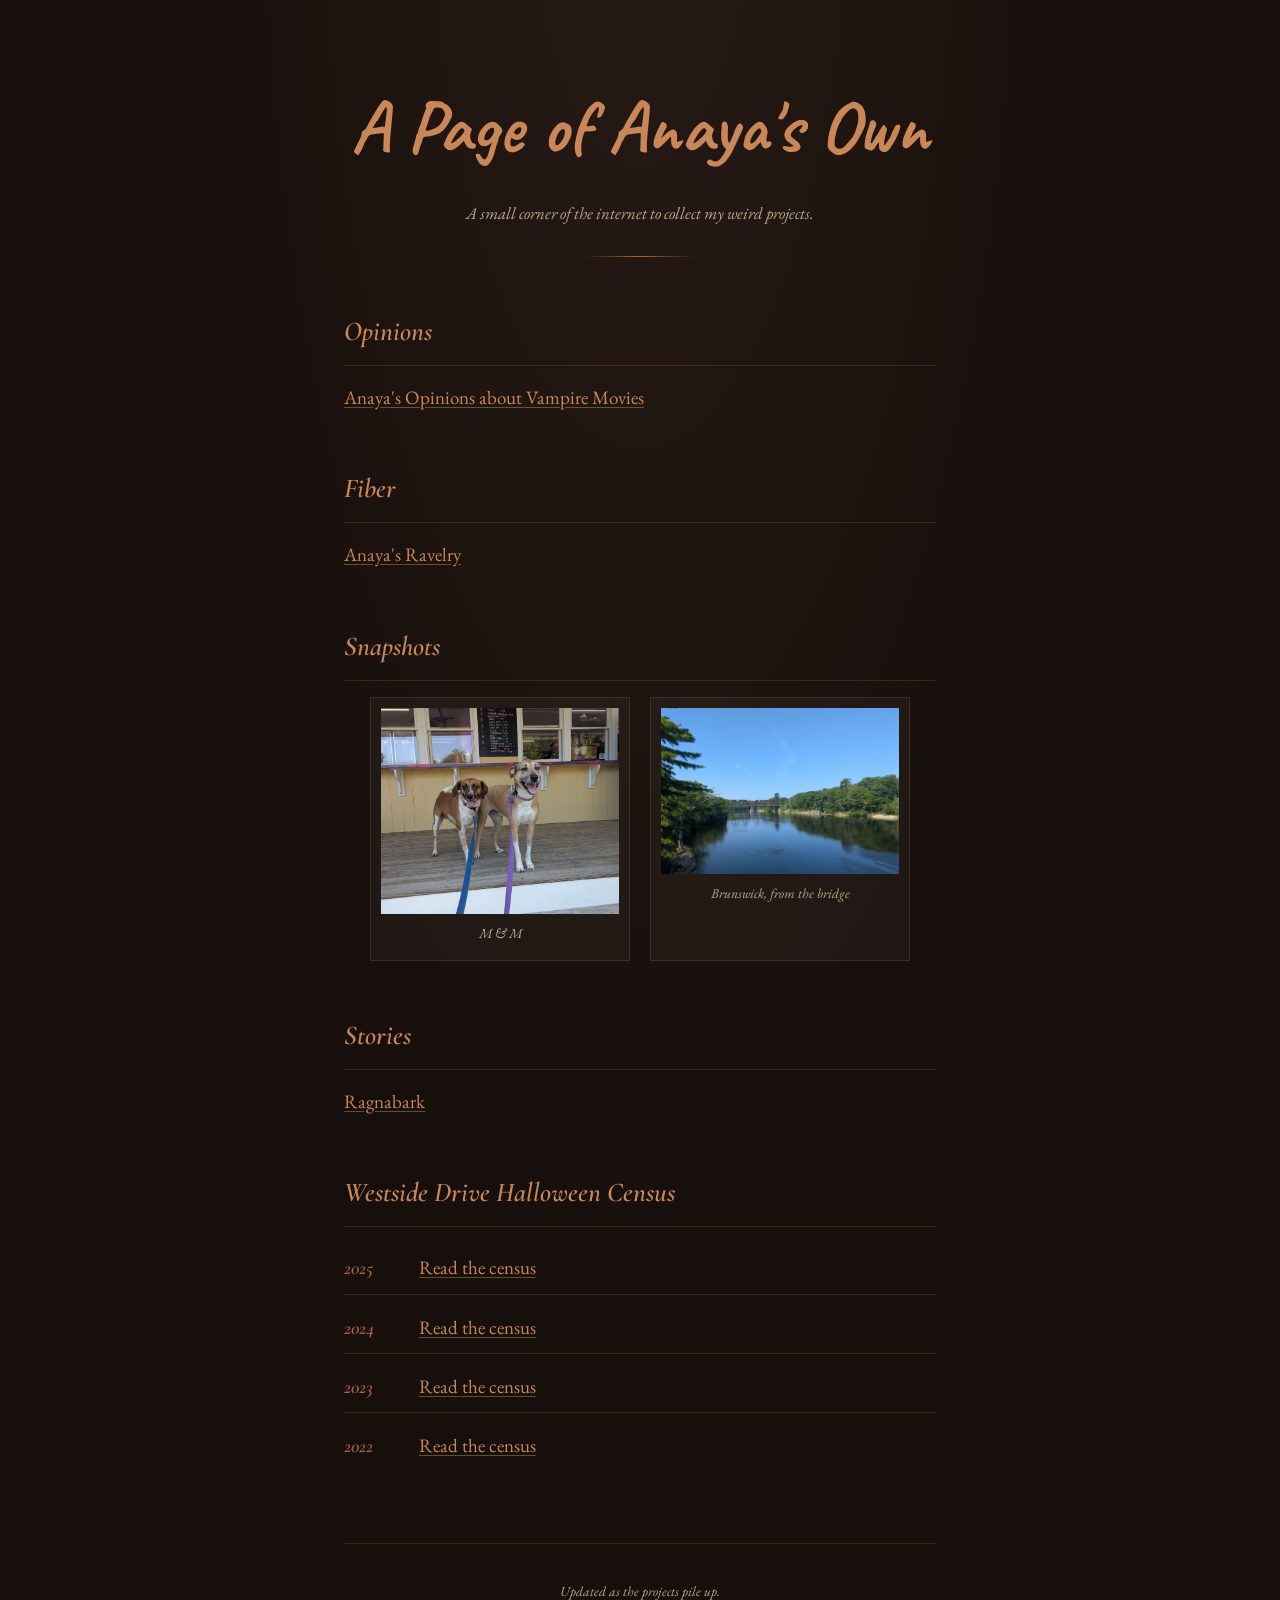
==== index.html @ 9e7db512 "Add files via upload" ====
<!DOCTYPE html>
<html lang="en">
<head>
<meta charset="UTF-8">
<meta name="viewport" content="width=device-width, initial-scale=1.0">
<title>A Page of Anaya's Own</title>
<link rel="preconnect" href="https://fonts.googleapis.com">
<link rel="preconnect" href="https://fonts.gstatic.com" crossorigin>
<link href="https://fonts.googleapis.com/css2?family=Caveat:wght@600;700&family=Cormorant+Garamond:ital,wght@1,500;1,600&family=EB+Garamond:ital,wght@0,400;0,500;1,400&display=swap" rel="stylesheet">
<style>
  :root{
    --bg: #160f0c;
    --bg-vignette: radial-gradient(ellipse at 50% -10%, #271a15 0%, #160f0c 55%);
    --paper: #e8dcc0;
    --paper-dim: #b8a98a;
    --brass: #a8643f;
    --brass-bright: #c98657;
    --wine: #7c2530;
    --wine-bright: #b8434c;
    --hair: rgba(168,100,63,0.24);
  }
  *{box-sizing:border-box;}
  html{scroll-behavior:smooth;}
  body{
    margin:0;
    background:var(--bg-vignette), var(--bg);
    color:var(--paper);
    font-family:'EB Garamond', serif;
    font-size:19px;
    line-height:1.7;
    -webkit-font-smoothing:antialiased;
  }
  h1,h2{
    color:var(--brass-bright);
    margin:0;
  }
  h2{
    font-family:'Cormorant Garamond', serif;
  }
  a{color:var(--brass-bright); text-decoration-color:rgba(215,172,87,0.4); text-underline-offset:3px;}
  a:hover{color:var(--wine-bright); text-decoration-color:rgba(184,67,76,0.5);}

  .wrap{max-width:640px; margin:0 auto; padding:64px 24px 80px;}

  header.hero{text-align:center; margin-bottom:8px;}
  header.hero h1{
    font-family:'Caveat', cursive;
    font-size:clamp(3.2rem, 10vw, 4.6rem);
    font-weight:700;
  }
  header.hero .subtitle{
    font-style:italic;
    color:var(--paper-dim);
    font-size:1.05rem;
    margin:10px 0 0;
  }
  .ornament{
    width:110px; height:1px;
    background:linear-gradient(90deg, transparent, var(--brass), transparent);
    margin:28px auto;
  }

  section{margin:52px 0;}
  section h2{
    font-size:1.7rem;
    font-style:italic;
    font-weight:600;
    padding-bottom:10px;
    border-bottom:1px solid var(--hair);
    margin-bottom:16px;
  }
  section p{margin:0 0 10px;}
  section ul{margin:0; padding-left:1.2em;}
  section li{margin-bottom:8px;}

  .snapshots{
    display:flex;
    gap:20px;
    justify-content:center;
    flex-wrap:wrap;
    margin-top:8px;
  }
  .snapshots figure{
    margin:0;
    background:rgba(232,220,192,0.04);
    border:1px solid var(--hair);
    padding:10px 10px 14px;
    max-width:260px;
  }
  .snapshots img{
    display:block;
    width:100%;
    height:auto;
  }
  .snapshots figcaption{
    font-style:italic;
    color:var(--paper-dim);
    font-size:0.85rem;
    text-align:center;
    margin-top:8px;
  }

  .census-list{list-style:none; padding:0; margin:0;}
  .census-list li{
    display:flex;
    align-items:baseline;
    gap:14px;
    padding:9px 0;
    border-bottom:1px solid var(--hair);
  }
  .census-list li:last-child{border-bottom:none;}
  .census-list .year{
    font-family:'Cormorant Garamond', serif;
    font-style:italic;
    font-weight:600;
    color:var(--brass);
    min-width:3.2em;
  }

  footer{
    margin-top:72px;
    padding-top:22px;
    border-top:1px solid var(--hair);
    text-align:center;
    font-style:italic;
    font-size:0.85rem;
    color:var(--paper-dim);
  }

  @media (max-width: 480px){
    body{font-size:17px;}
  }
</style>
</head>
<body>
  <div class="wrap">
    <header class="hero">
      <h1>A Page of Anaya's Own</h1>
      <p class="subtitle">A small corner of the internet to collect my weird projects.</p>
    </header>
    <div class="ornament"></div>

    <section>
      <h2>Opinions</h2>
      <p><a href="https://anayathelibrarian.github.io/vampires/">Anaya's Opinions about Vampire Movies</a></p>
    </section>

    <section>
      <h2>Fiber</h2>
      <p><a href="https://www.ravelry.com/projects/Chaoskilled?set=&page=&search=&sort=completed_%20status_changed_&view=thumbnail">Anaya's Ravelry</a></p>
    </section>

    <section>
      <h2>Snapshots</h2>
      <div class="snapshots">
        <figure>
          <img src="/mandm.jpg" alt="Two brown dogs panting gently in the direction of the camera">
          <figcaption>M &amp; M</figcaption>
        </figure>
        <figure>
          <img src="/brunswick.jpg" alt="River view from a bridge">
          <figcaption>Brunswick, from the bridge</figcaption>
        </figure>
      </div>
    </section>

    <section>
      <h2>Stories</h2>
      <p><a href="https://anayathelibrarian.github.io/Ragnabark/">Ragnabark</a></p>
    </section>

    <section>
      <h2>Westside Drive Halloween Census</h2>
      <ul class="census-list">
        <li><span class="year">2025</span> <a href="https://bit.ly/3Lk8MJF">Read the census</a></li>
        <li><span class="year">2024</span> <a href="https://docs.google.com/document/d/1Q7zSAWOFOMytdC0Zk9j9wb2eWmK0N-Uw/edit?usp=sharing&ouid=113603874757150662007&rtpof=true&sd=true">Read the census</a></li>
        <li><span class="year">2023</span> <a href="https://docs.google.com/document/d/1wQSYMVZrXZCcUHQR8rzHA2CeF3y_D_RY/edit?usp=sharing&ouid=113603874757150662007&rtpof=true&sd=true">Read the census</a></li>
        <li><span class="year">2022</span> <a href="https://docs.google.com/document/d/1N2kXE_tIPQ-rsgtsKq5hAWvGi10Hs6hn/edit?usp=sharing&ouid=113603874757150662007&rtpof=true&sd=true">Read the census</a></li>
      </ul>
    </section>

    <footer>
      <p>Updated as the projects pile up.</p>
    </footer>
  </div>
</body>
</html>
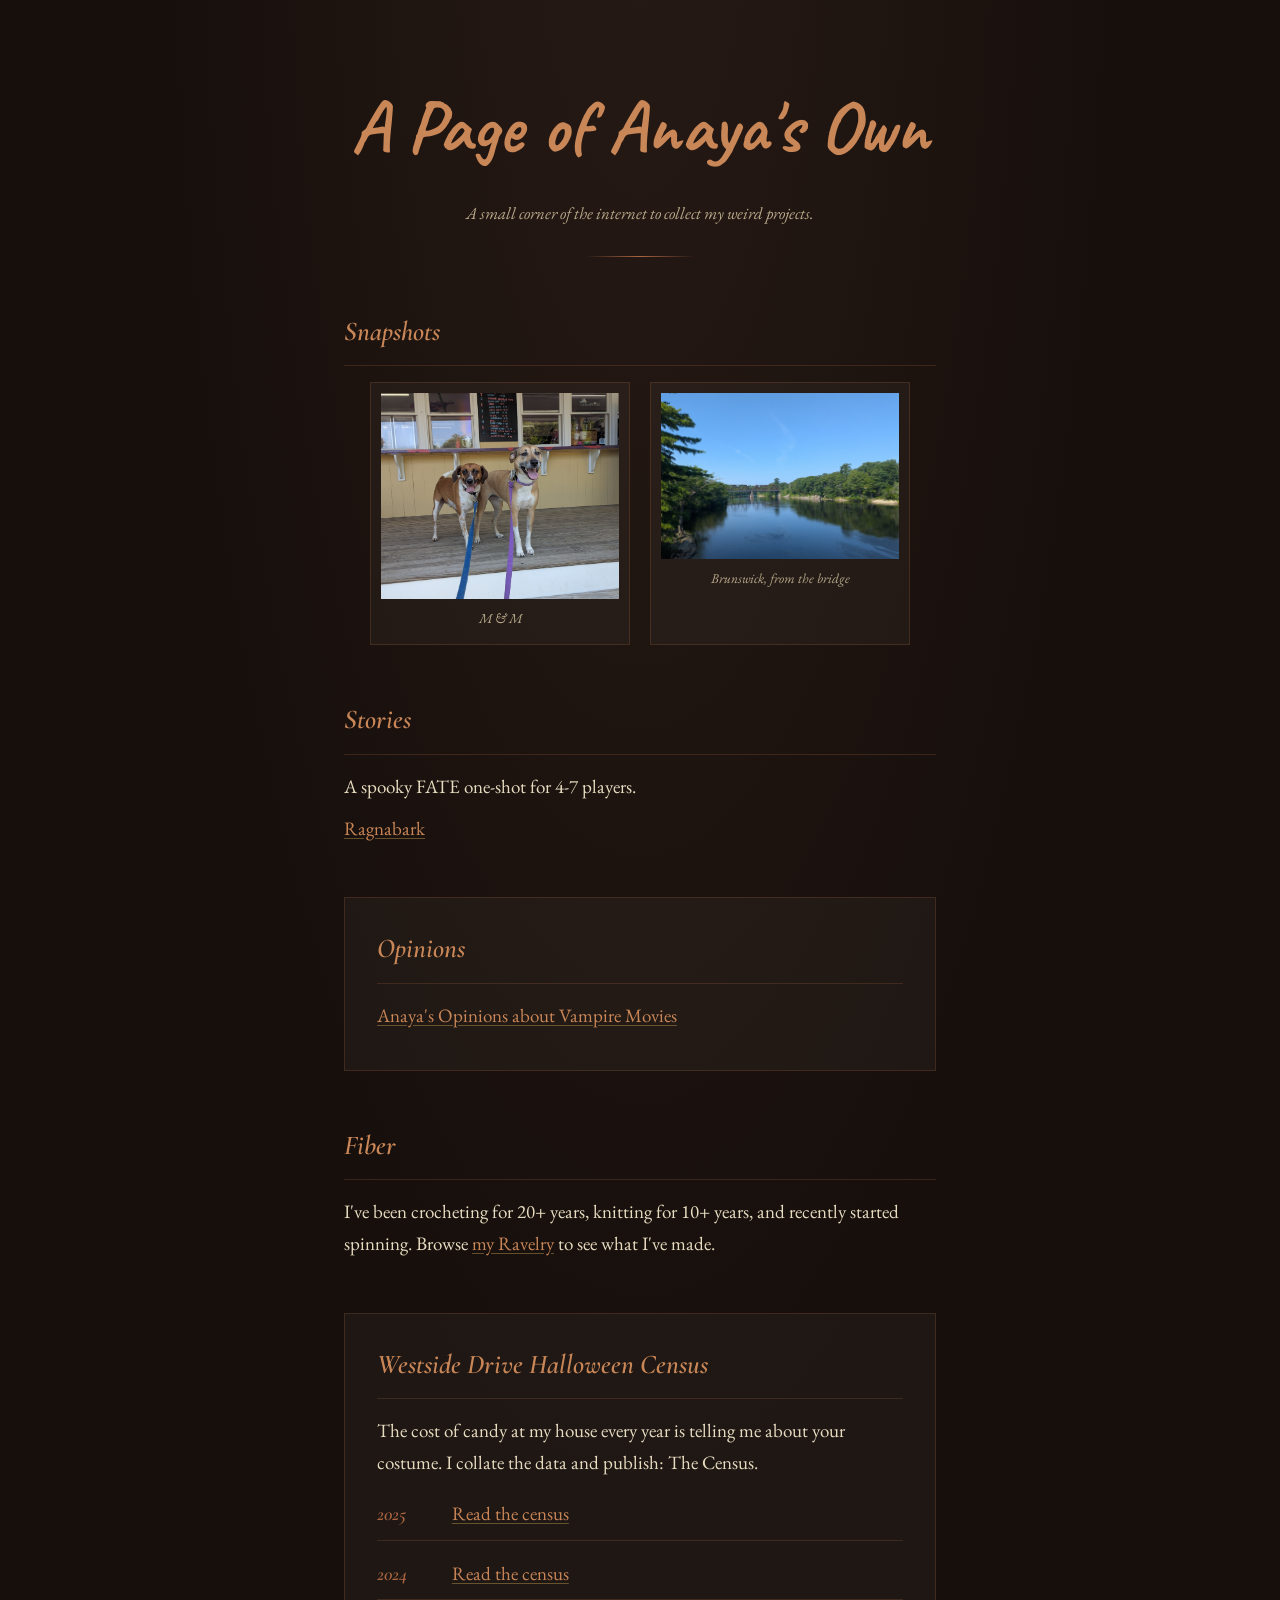
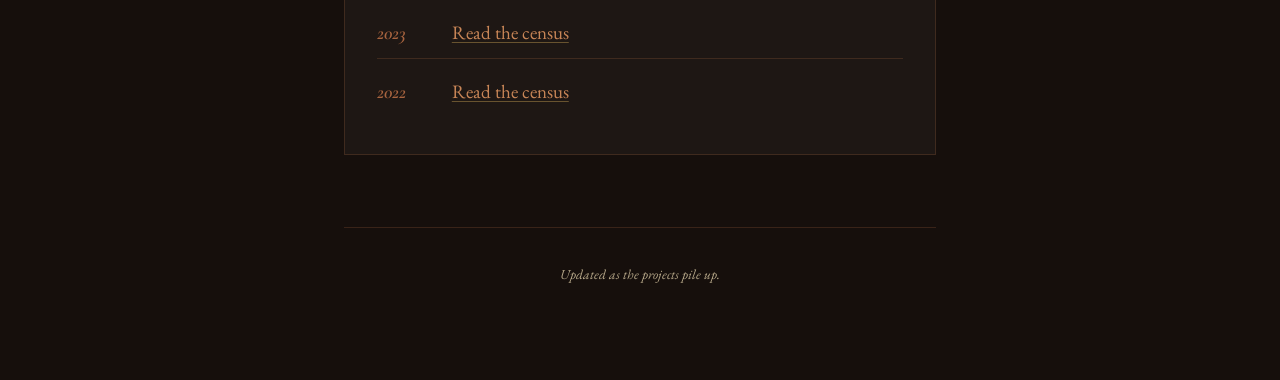
==== commit 2d1a903d: "Add files via upload" ====
--- a/index.html
+++ b/index.html
@@ -61,6 +61,11 @@
   }
 
   section{margin:52px 0;}
+  section.framed{
+    background:rgba(232,220,192,0.04);
+    border:1px solid var(--hair);
+    padding:28px 32px;
+  }
   section h2{
     font-size:1.7rem;
     font-style:italic;
@@ -141,16 +146,6 @@
     <div class="ornament"></div>
 
     <section>
-      <h2>Opinions</h2>
-      <p><a href="https://anayathelibrarian.github.io/vampires/">Anaya's Opinions about Vampire Movies</a></p>
-    </section>
-
-    <section>
-      <h2>Fiber</h2>
-      <p><a href="https://www.ravelry.com/projects/Chaoskilled?set=&page=&search=&sort=completed_%20status_changed_&view=thumbnail">Anaya's Ravelry</a></p>
-    </section>
-
-    <section>
       <h2>Snapshots</h2>
       <div class="snapshots">
         <figure>
@@ -166,11 +161,23 @@
 
     <section>
       <h2>Stories</h2>
+      <p>A spooky FATE one-shot for 4-7 players.</p>
       <p><a href="https://anayathelibrarian.github.io/Ragnabark/">Ragnabark</a></p>
     </section>
 
+    <section class="framed">
+      <h2>Opinions</h2>
+      <p><a href="https://anayathelibrarian.github.io/vampires/">Anaya's Opinions about Vampire Movies</a></p>
+    </section>
+
     <section>
+      <h2>Fiber</h2>
+      <p>I've been crocheting for 20+ years, knitting for 10+ years, and recently started spinning. Browse <a href="https://www.ravelry.com/projects/Chaoskilled?set=&page=&search=&sort=completed_%20status_changed_&view=thumbnail">my Ravelry</a> to see what I've made.</p>
+    </section>
+
+    <section class="framed">
       <h2>Westside Drive Halloween Census</h2>
+      <p>The cost of candy at my house every year is telling me about your costume. I collate the data and publish: The Census.</p>
       <ul class="census-list">
         <li><span class="year">2025</span> <a href="https://bit.ly/3Lk8MJF">Read the census</a></li>
         <li><span class="year">2024</span> <a href="https://docs.google.com/document/d/1Q7zSAWOFOMytdC0Zk9j9wb2eWmK0N-Uw/edit?usp=sharing&ouid=113603874757150662007&rtpof=true&sd=true">Read the census</a></li>
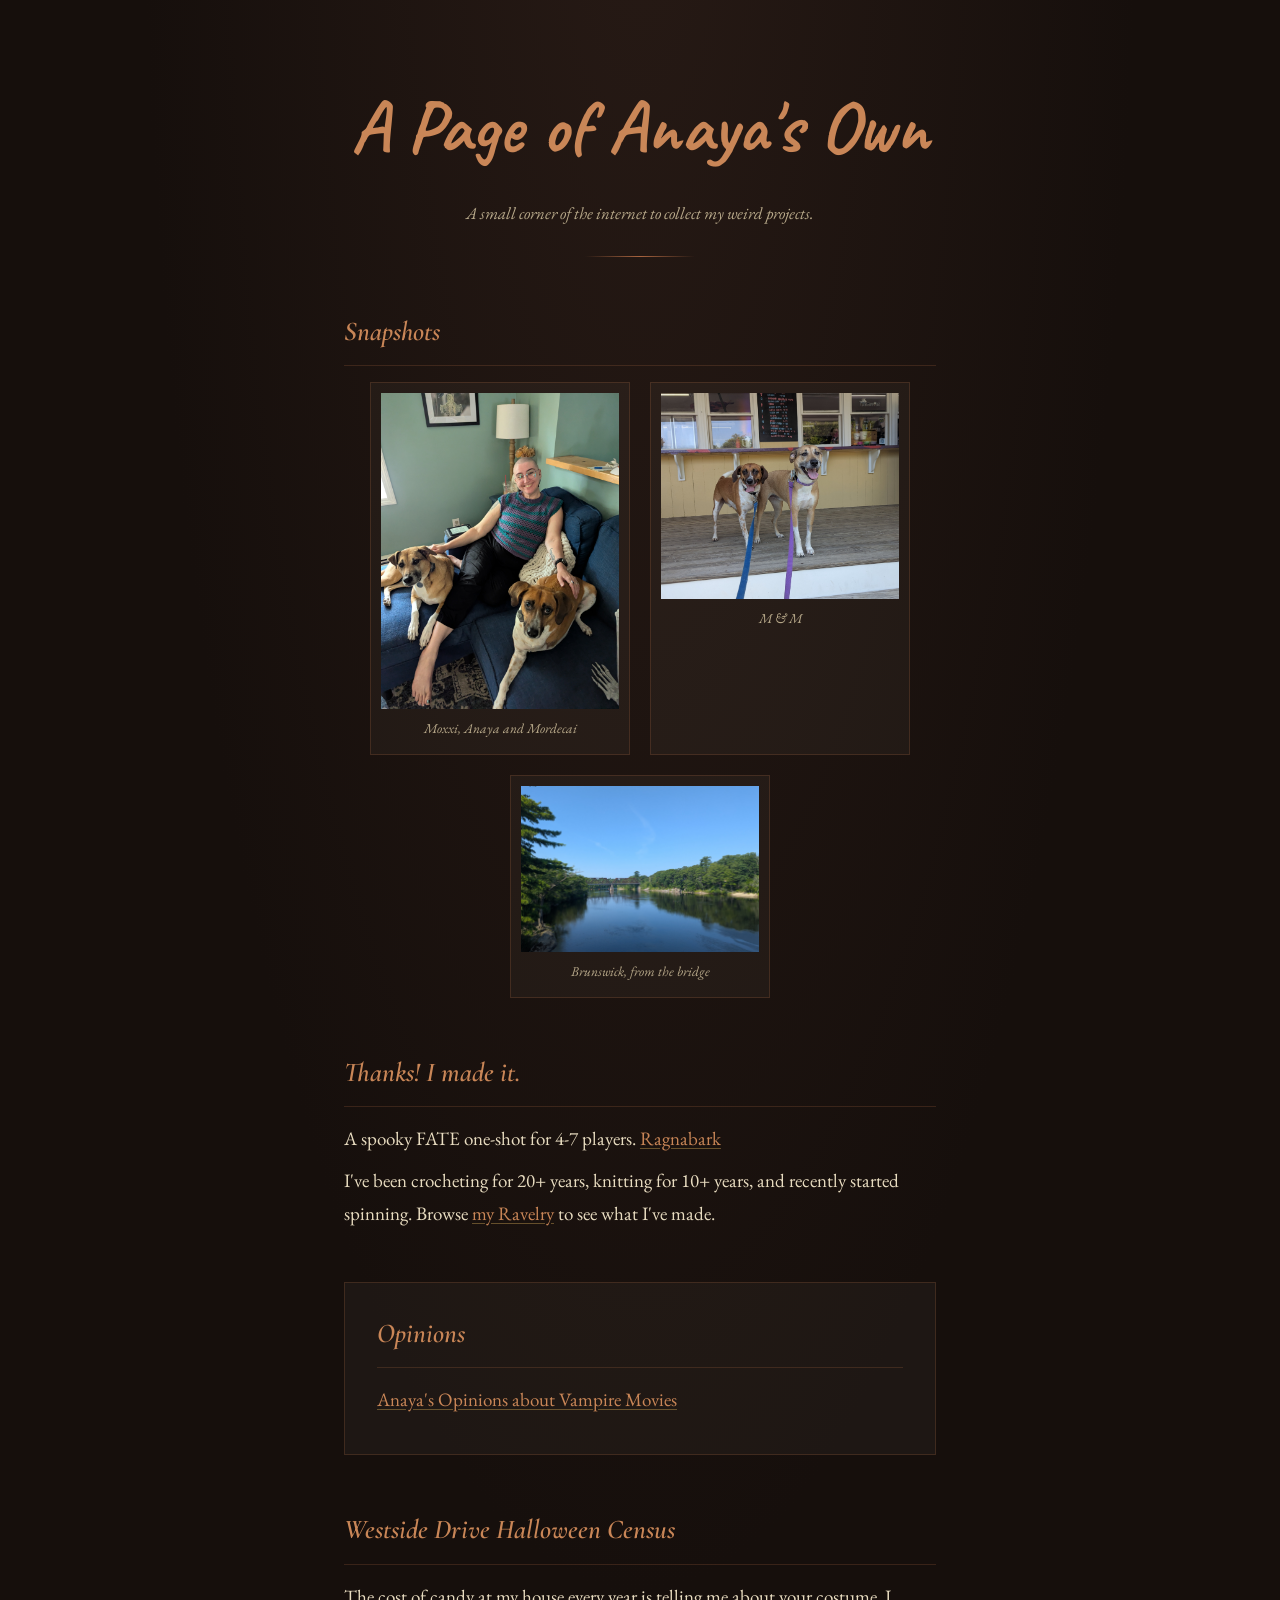
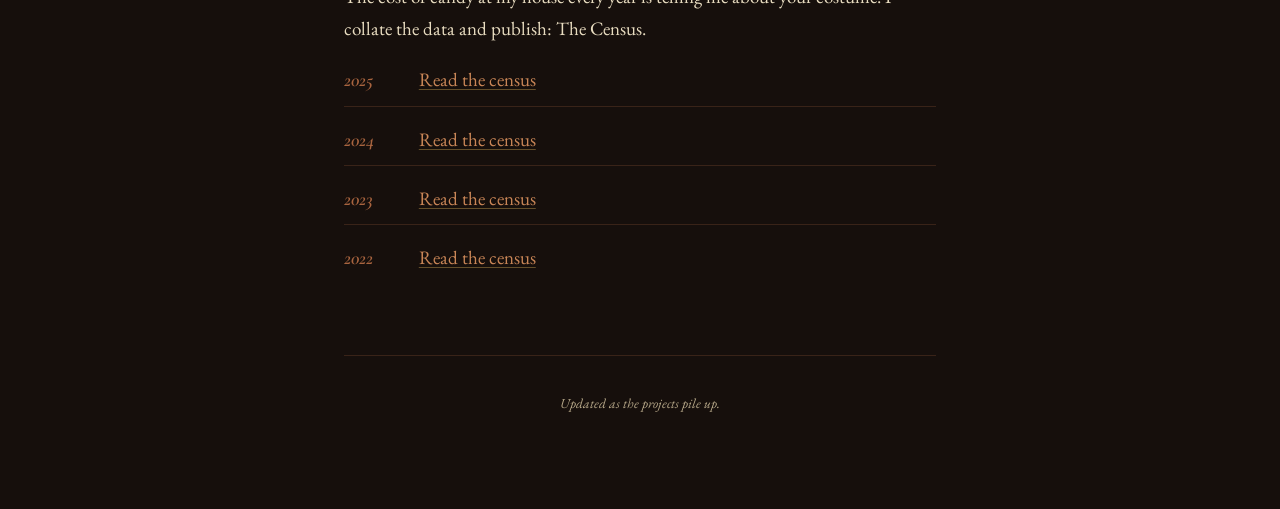
==== commit 0ff05723: "Modify Stories section and remove Fiber section Updated the content of the Stories section and remov" ====
--- a/index.html
+++ b/index.html
@@ -149,6 +149,10 @@
       <h2>Snapshots</h2>
       <div class="snapshots">
         <figure>
+          <img src="/anayawithpups.jpg" alt="A woman with a shaved head wearing black pants, a crocheted, striped top and multi-colored octogonal glasses reclined on a blue couch between two brown dogs.">
+          <figcaption>Moxxi, Anaya and Mordecai</figcaption>
+        </figure>
+        <figure>
           <img src="/mandm.jpg" alt="Two brown dogs panting gently in the direction of the camera">
           <figcaption>M &amp; M</figcaption>
         </figure>
@@ -160,9 +164,9 @@
     </section>
 
     <section>
-      <h2>Stories</h2>
-      <p>A spooky FATE one-shot for 4-7 players.</p>
-      <p><a href="https://anayathelibrarian.github.io/Ragnabark/">Ragnabark</a></p>
+      <h2>Thanks! I made it.</h2>
+      <p>A spooky FATE one-shot for 4-7 players. <a href="https://anayathelibrarian.github.io/Ragnabark/">Ragnabark</a></p>
+      <p>I've been crocheting for 20+ years, knitting for 10+ years, and recently started spinning. Browse <a href="https://www.ravelry.com/projects/Chaoskilled?set=&page=&search=&sort=completed_%20status_changed_&view=thumbnail">my Ravelry</a> to see what I've made.</p>
     </section>
 
     <section class="framed">
@@ -171,11 +175,6 @@
     </section>
 
     <section>
-      <h2>Fiber</h2>
-      <p>I've been crocheting for 20+ years, knitting for 10+ years, and recently started spinning. Browse <a href="https://www.ravelry.com/projects/Chaoskilled?set=&page=&search=&sort=completed_%20status_changed_&view=thumbnail">my Ravelry</a> to see what I've made.</p>
-    </section>
-
-    <section class="framed">
       <h2>Westside Drive Halloween Census</h2>
       <p>The cost of candy at my house every year is telling me about your costume. I collate the data and publish: The Census.</p>
       <ul class="census-list">
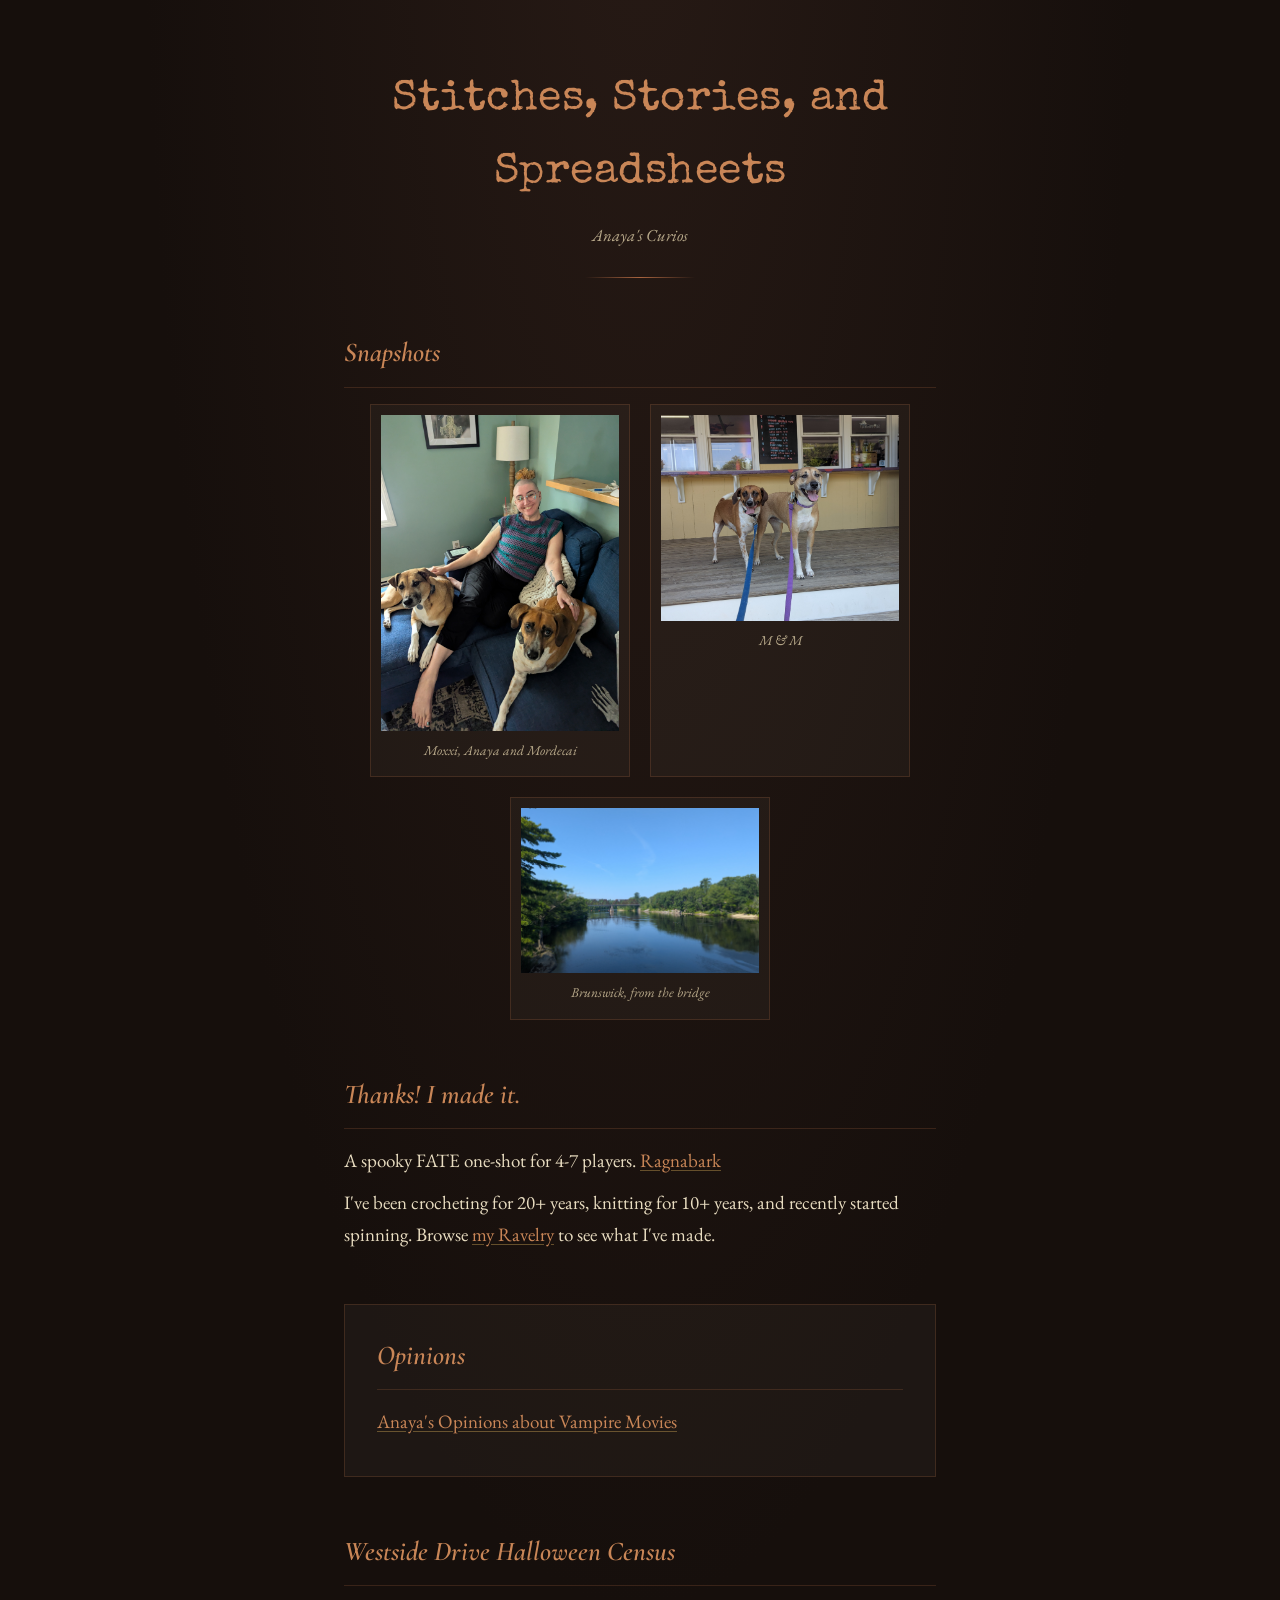
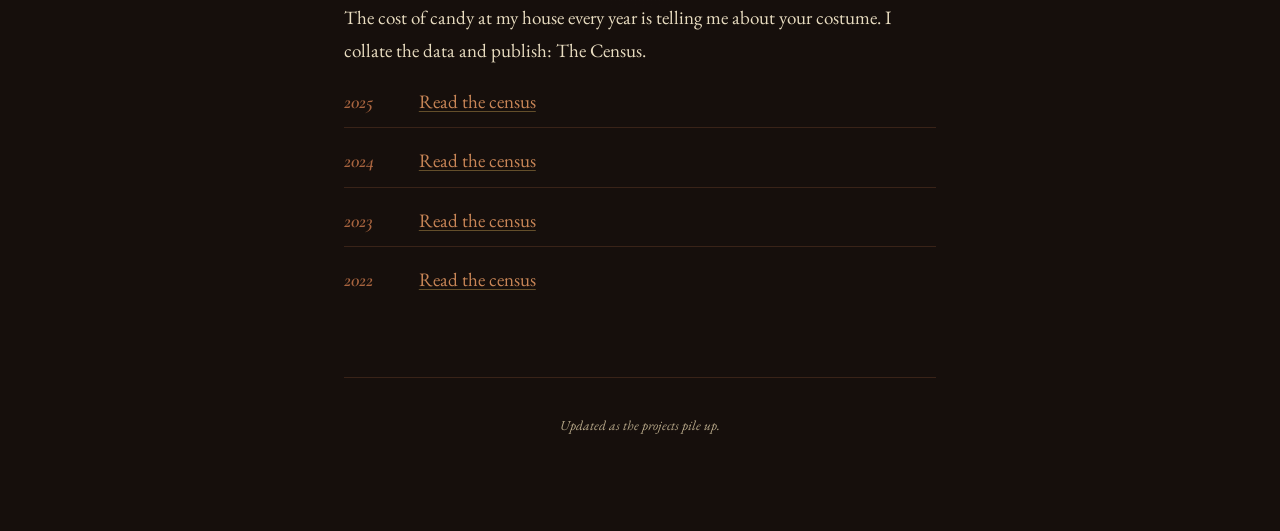
==== commit 78c658fa: "Update page title and header content" ====
--- a/index.html
+++ b/index.html
@@ -3,10 +3,10 @@
 <head>
 <meta charset="UTF-8">
 <meta name="viewport" content="width=device-width, initial-scale=1.0">
-<title>A Page of Anaya's Own</title>
+<title>Stitches, Stories, and Spreadsheets</title>
 <link rel="preconnect" href="https://fonts.googleapis.com">
 <link rel="preconnect" href="https://fonts.gstatic.com" crossorigin>
-<link href="https://fonts.googleapis.com/css2?family=Caveat:wght@600;700&family=Cormorant+Garamond:ital,wght@1,500;1,600&family=EB+Garamond:ital,wght@0,400;0,500;1,400&display=swap" rel="stylesheet">
+<link href="https://fonts.googleapis.com/css2?family=Special+Elite&family=Cormorant+Garamond:ital,wght@1,500;1,600&family=EB+Garamond:ital,wght@0,400;0,500;1,400&display=swap" rel="stylesheet">
 <style>
   :root{
     --bg: #160f0c;
@@ -44,9 +44,10 @@
 
   header.hero{text-align:center; margin-bottom:8px;}
   header.hero h1{
-    font-family:'Caveat', cursive;
-    font-size:clamp(3.2rem, 10vw, 4.6rem);
-    font-weight:700;
+    font-family:'Special Elite', cursive;
+    font-size:clamp(2rem, 6vw, 2.7rem);
+    font-weight:400;
+    letter-spacing:0.5px;
   }
   header.hero .subtitle{
     font-style:italic;
@@ -140,8 +141,8 @@
 <body>
   <div class="wrap">
     <header class="hero">
-      <h1>A Page of Anaya's Own</h1>
-      <p class="subtitle">A small corner of the internet to collect my weird projects.</p>
+      <h1>Stitches, Stories, and Spreadsheets</h1>
+      <p class="subtitle">Anaya's Curios</p>
     </header>
     <div class="ornament"></div>
 
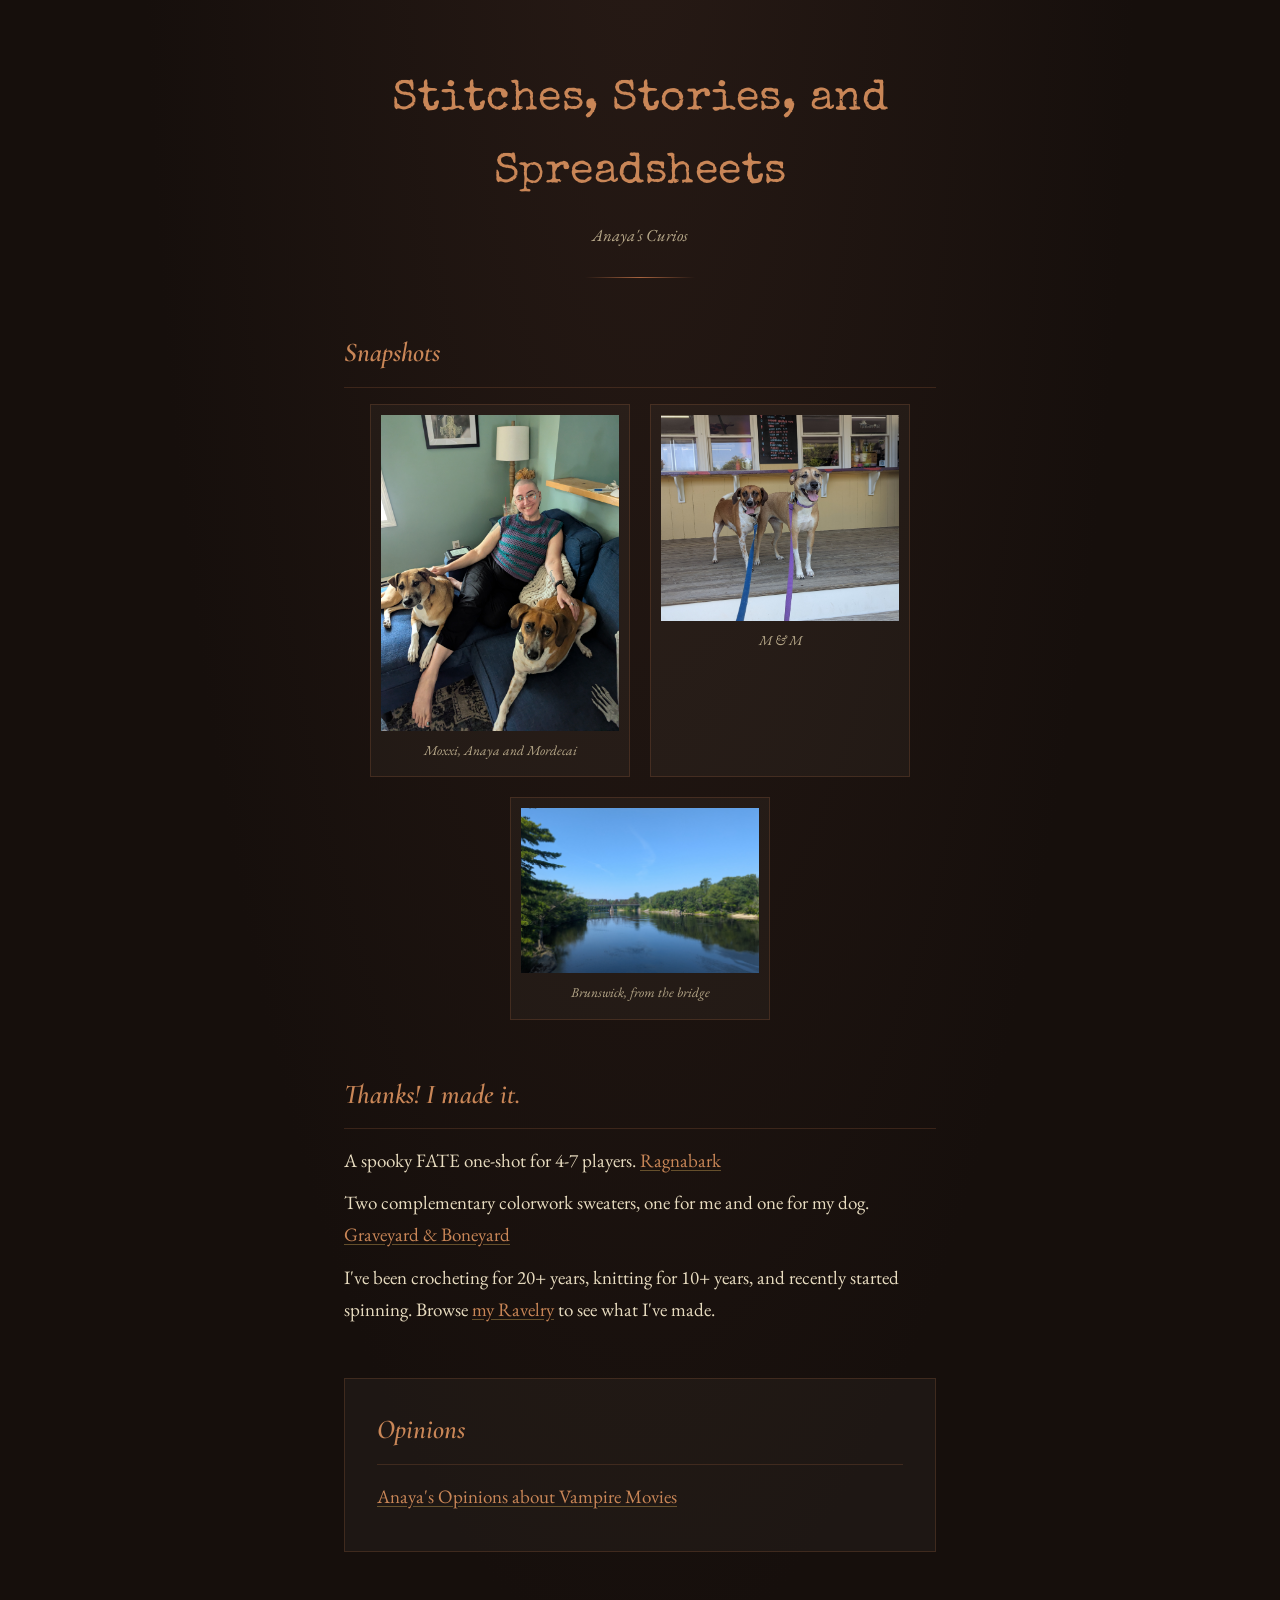
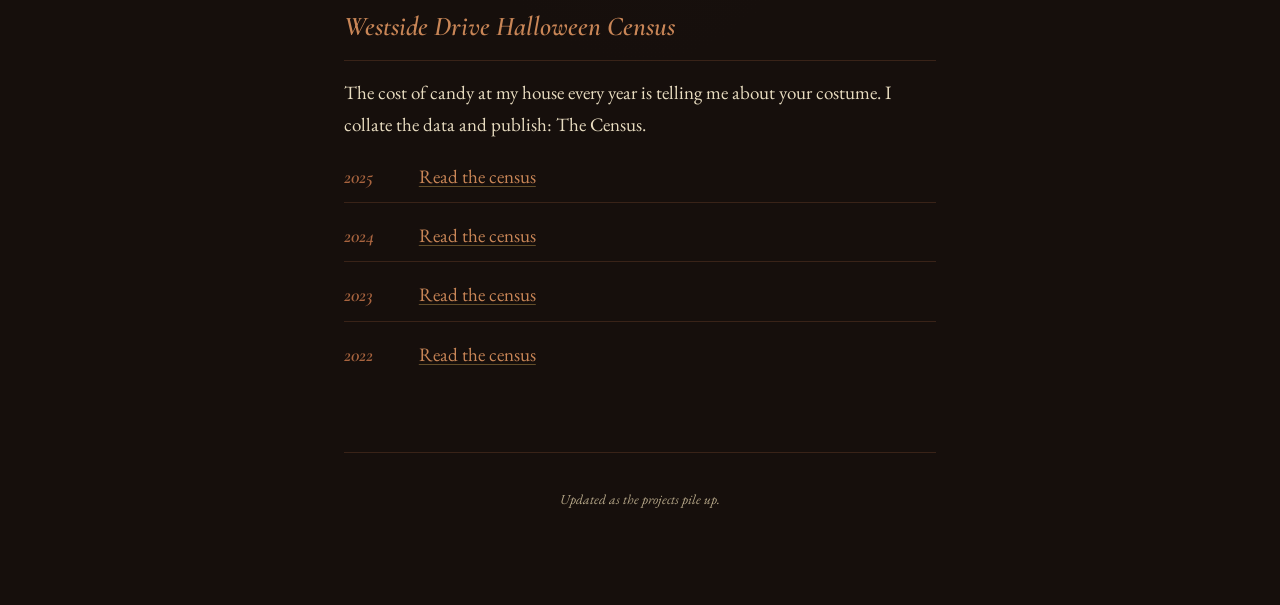
==== commit e2c758ea: "Add description of colorwork sweaters Added a paragraph about complementary colorwork sweaters." ====
--- a/index.html
+++ b/index.html
@@ -167,6 +167,7 @@
     <section>
       <h2>Thanks! I made it.</h2>
       <p>A spooky FATE one-shot for 4-7 players. <a href="https://anayathelibrarian.github.io/Ragnabark/">Ragnabark</a></p>
+      <p>Two complementary colorwork sweaters, one for me and one for my dog. <a href="/sweaters.html">Graveyard &amp; Boneyard</a></p>
       <p>I've been crocheting for 20+ years, knitting for 10+ years, and recently started spinning. Browse <a href="https://www.ravelry.com/projects/Chaoskilled?set=&page=&search=&sort=completed_%20status_changed_&view=thumbnail">my Ravelry</a> to see what I've made.</p>
     </section>
 
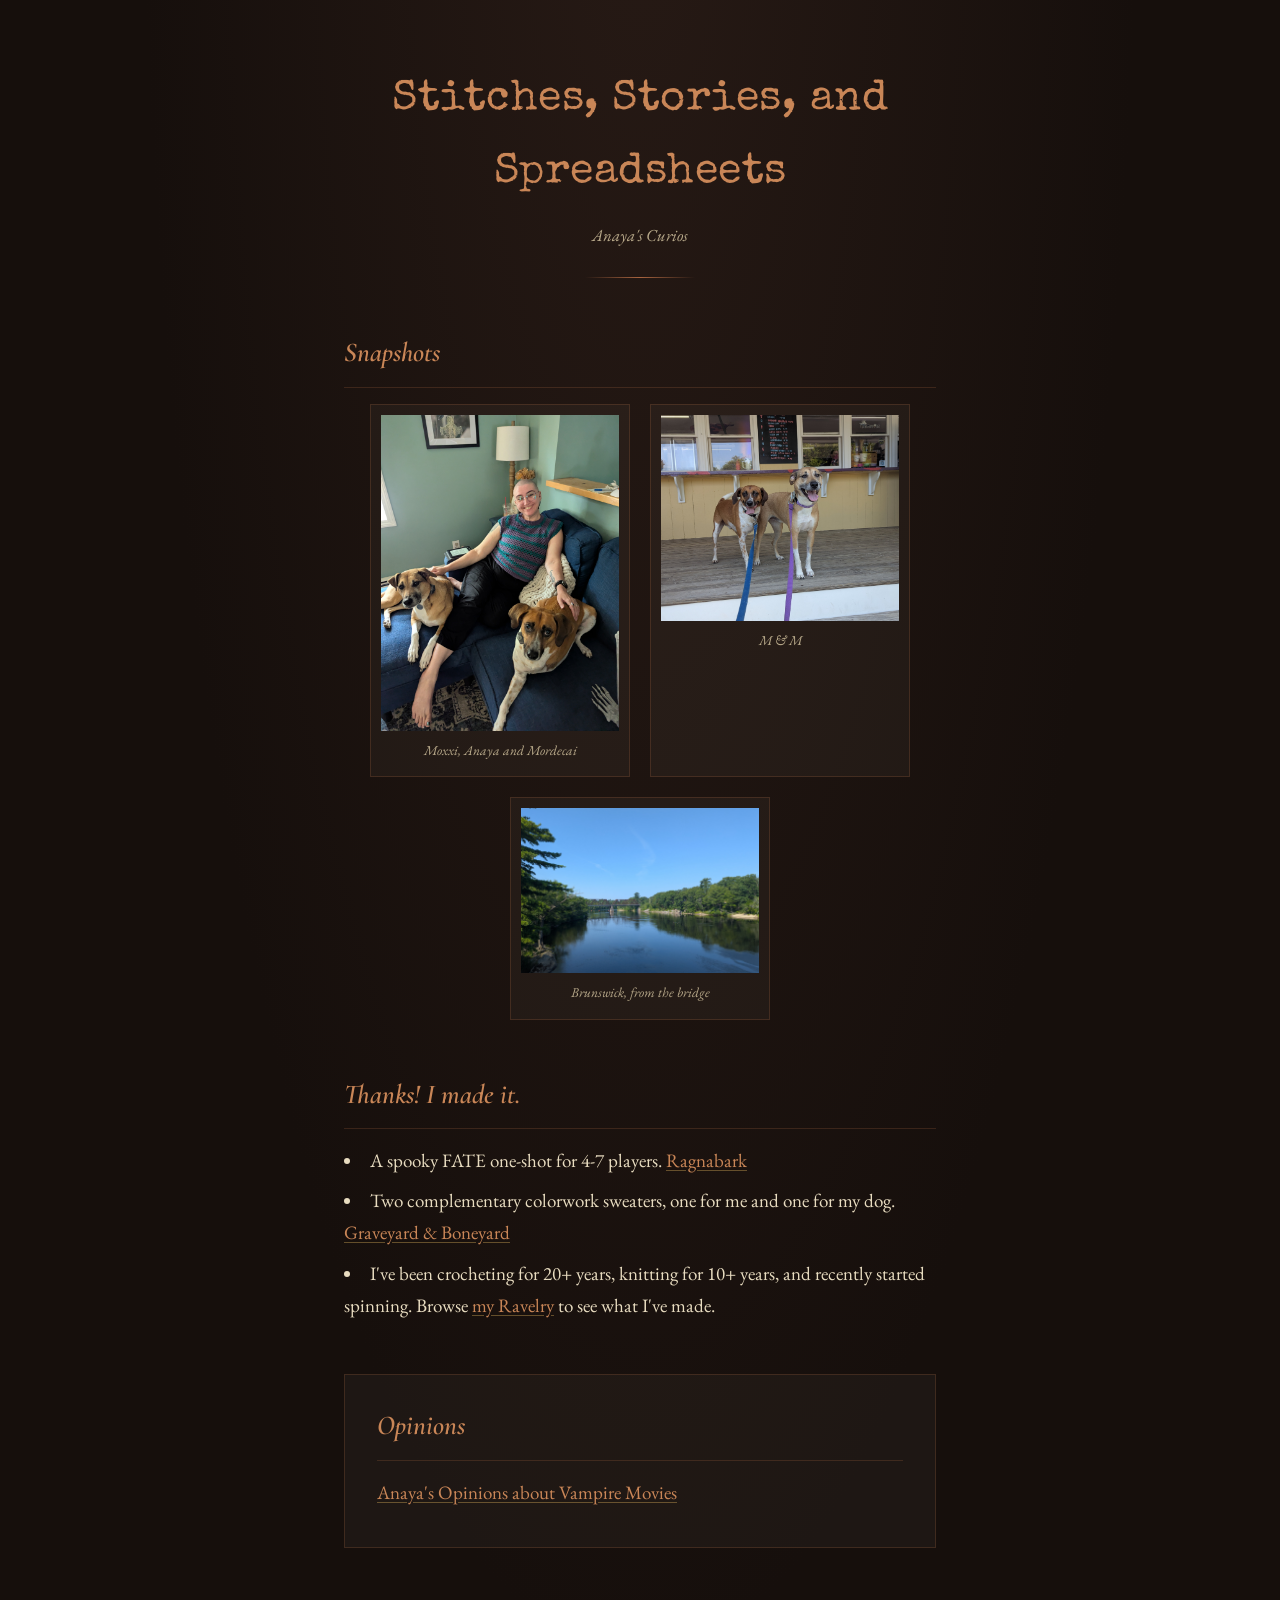
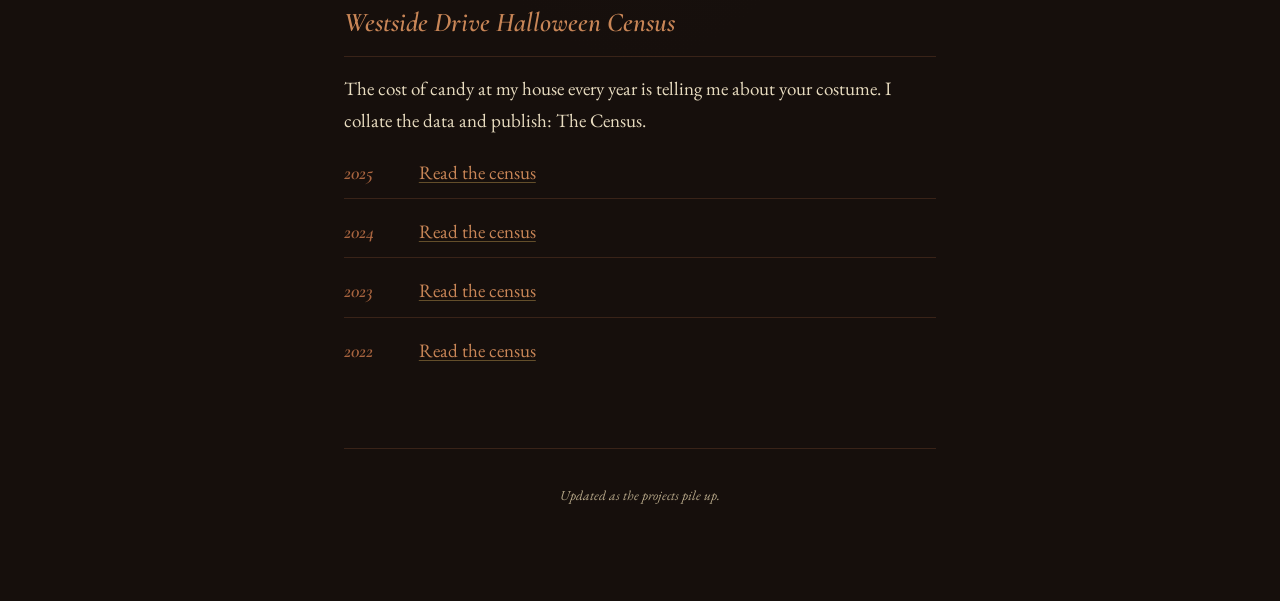
==== commit 5ea3b04f: "Convert descriptions to list items in index.html Moved content from paragraph tags to list items for" ====
--- a/index.html
+++ b/index.html
@@ -166,10 +166,11 @@
 
     <section>
       <h2>Thanks! I made it.</h2>
-      <p>A spooky FATE one-shot for 4-7 players. <a href="https://anayathelibrarian.github.io/Ragnabark/">Ragnabark</a></p>
-      <p>Two complementary colorwork sweaters, one for me and one for my dog. <a href="/sweaters.html">Graveyard &amp; Boneyard</a></p>
-      <p>I've been crocheting for 20+ years, knitting for 10+ years, and recently started spinning. Browse <a href="https://www.ravelry.com/projects/Chaoskilled?set=&page=&search=&sort=completed_%20status_changed_&view=thumbnail">my Ravelry</a> to see what I've made.</p>
-    </section>
+      <ul></ul>
+      <li>A spooky FATE one-shot for 4-7 players. <a href="https://anayathelibrarian.github.io/Ragnabark/">Ragnabark</a></li>
+      <li>Two complementary colorwork sweaters, one for me and one for my dog. <a href="/sweaters.html">Graveyard &amp; Boneyard</a></li>
+      <li>I've been crocheting for 20+ years, knitting for 10+ years, and recently started spinning. Browse <a href="https://www.ravelry.com/projects/Chaoskilled?set=&page=&search=&sort=completed_%20status_changed_&view=thumbnail">my Ravelry</a> to see what I've made.</li>
+    </ul></section>
 
     <section class="framed">
       <h2>Opinions</h2>
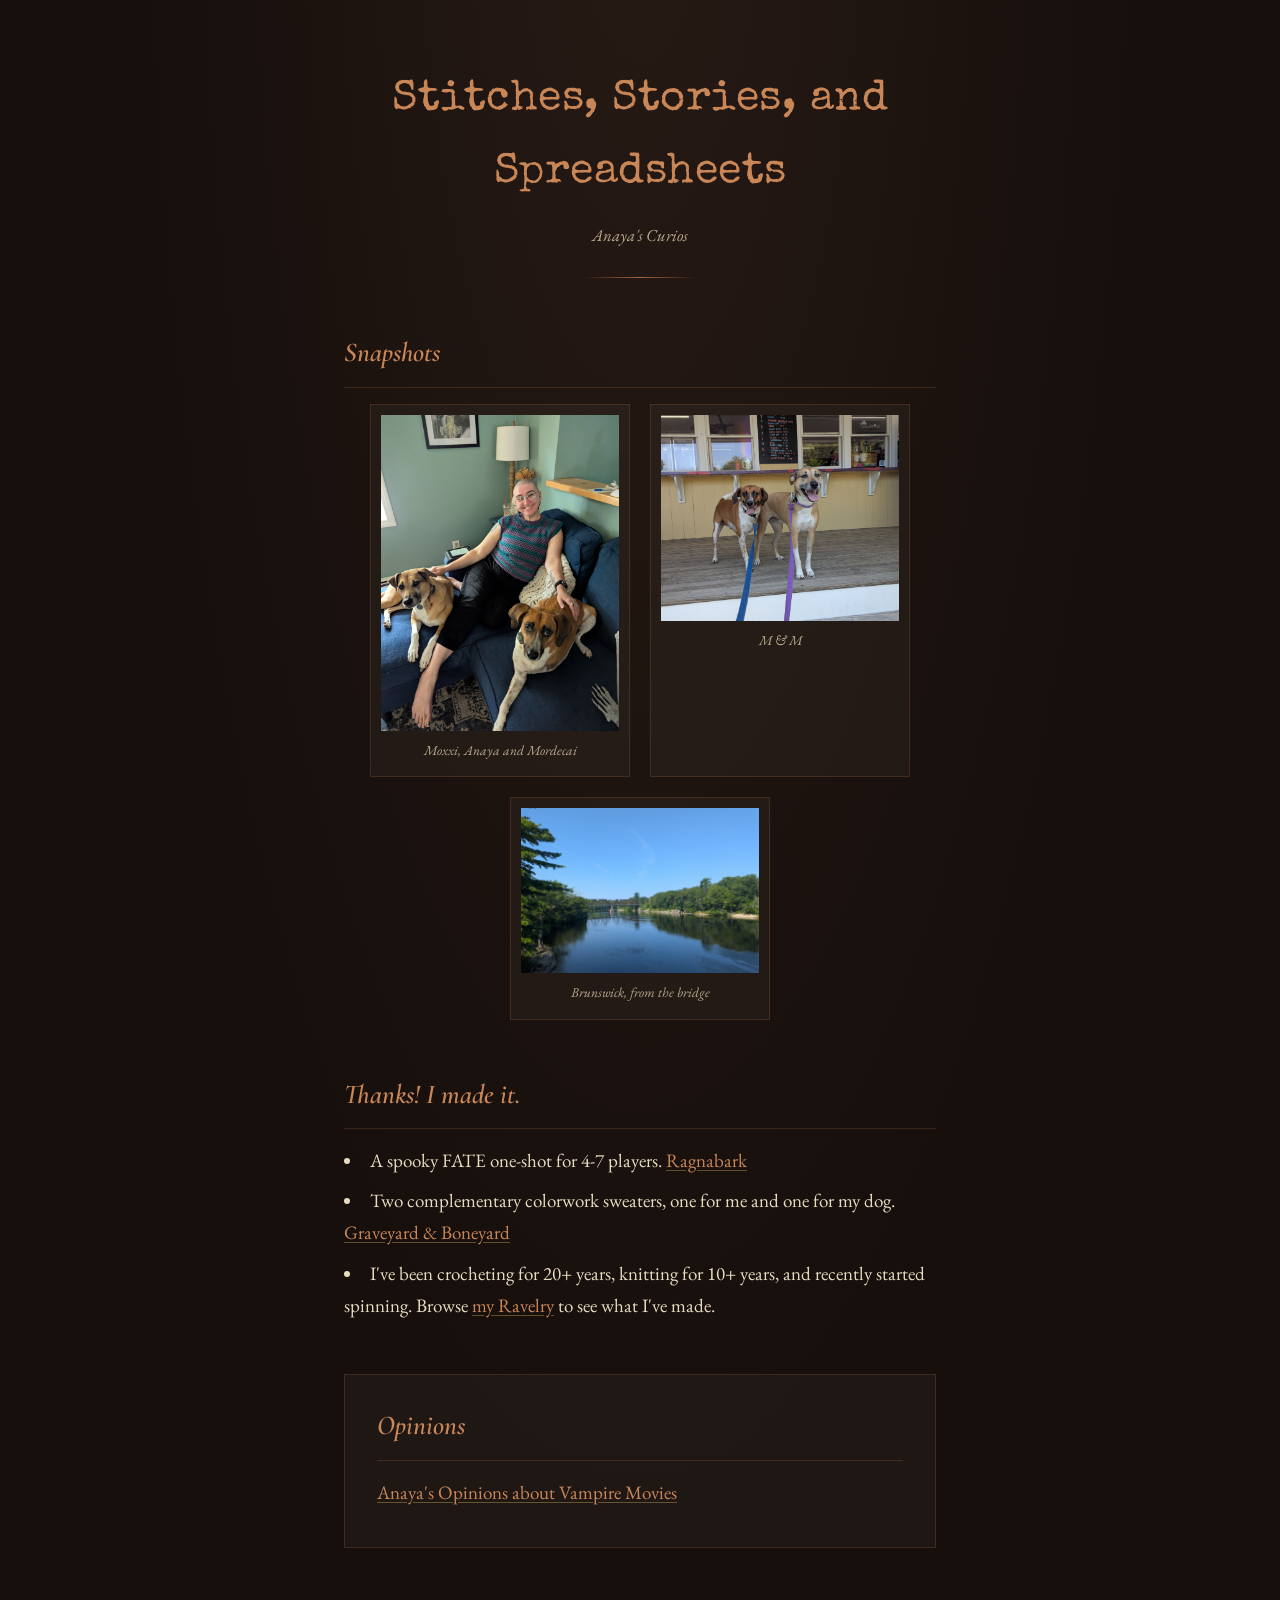
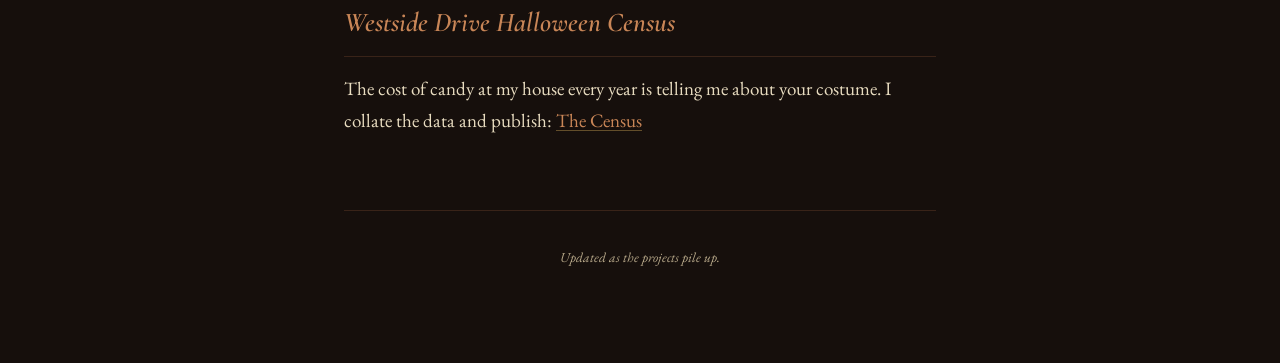
==== commit 98514e61: "Revise Halloween Census description and link Updated the Halloween Census section with a new link to" ====
--- a/index.html
+++ b/index.html
@@ -179,13 +179,7 @@
 
     <section>
       <h2>Westside Drive Halloween Census</h2>
-      <p>The cost of candy at my house every year is telling me about your costume. I collate the data and publish: The Census.</p>
-      <ul class="census-list">
-        <li><span class="year">2025</span> <a href="https://bit.ly/3Lk8MJF">Read the census</a></li>
-        <li><span class="year">2024</span> <a href="https://docs.google.com/document/d/1Q7zSAWOFOMytdC0Zk9j9wb2eWmK0N-Uw/edit?usp=sharing&ouid=113603874757150662007&rtpof=true&sd=true">Read the census</a></li>
-        <li><span class="year">2023</span> <a href="https://docs.google.com/document/d/1wQSYMVZrXZCcUHQR8rzHA2CeF3y_D_RY/edit?usp=sharing&ouid=113603874757150662007&rtpof=true&sd=true">Read the census</a></li>
-        <li><span class="year">2022</span> <a href="https://docs.google.com/document/d/1N2kXE_tIPQ-rsgtsKq5hAWvGi10Hs6hn/edit?usp=sharing&ouid=113603874757150662007&rtpof=true&sd=true">Read the census</a></li>
-      </ul>
+      <p>The cost of candy at my house every year is telling me about your costume. I collate the data and publish: <a href="https://anayathelibrarian.github.io/halloween/census/">The Census</a></p>
     </section>
 
     <footer>
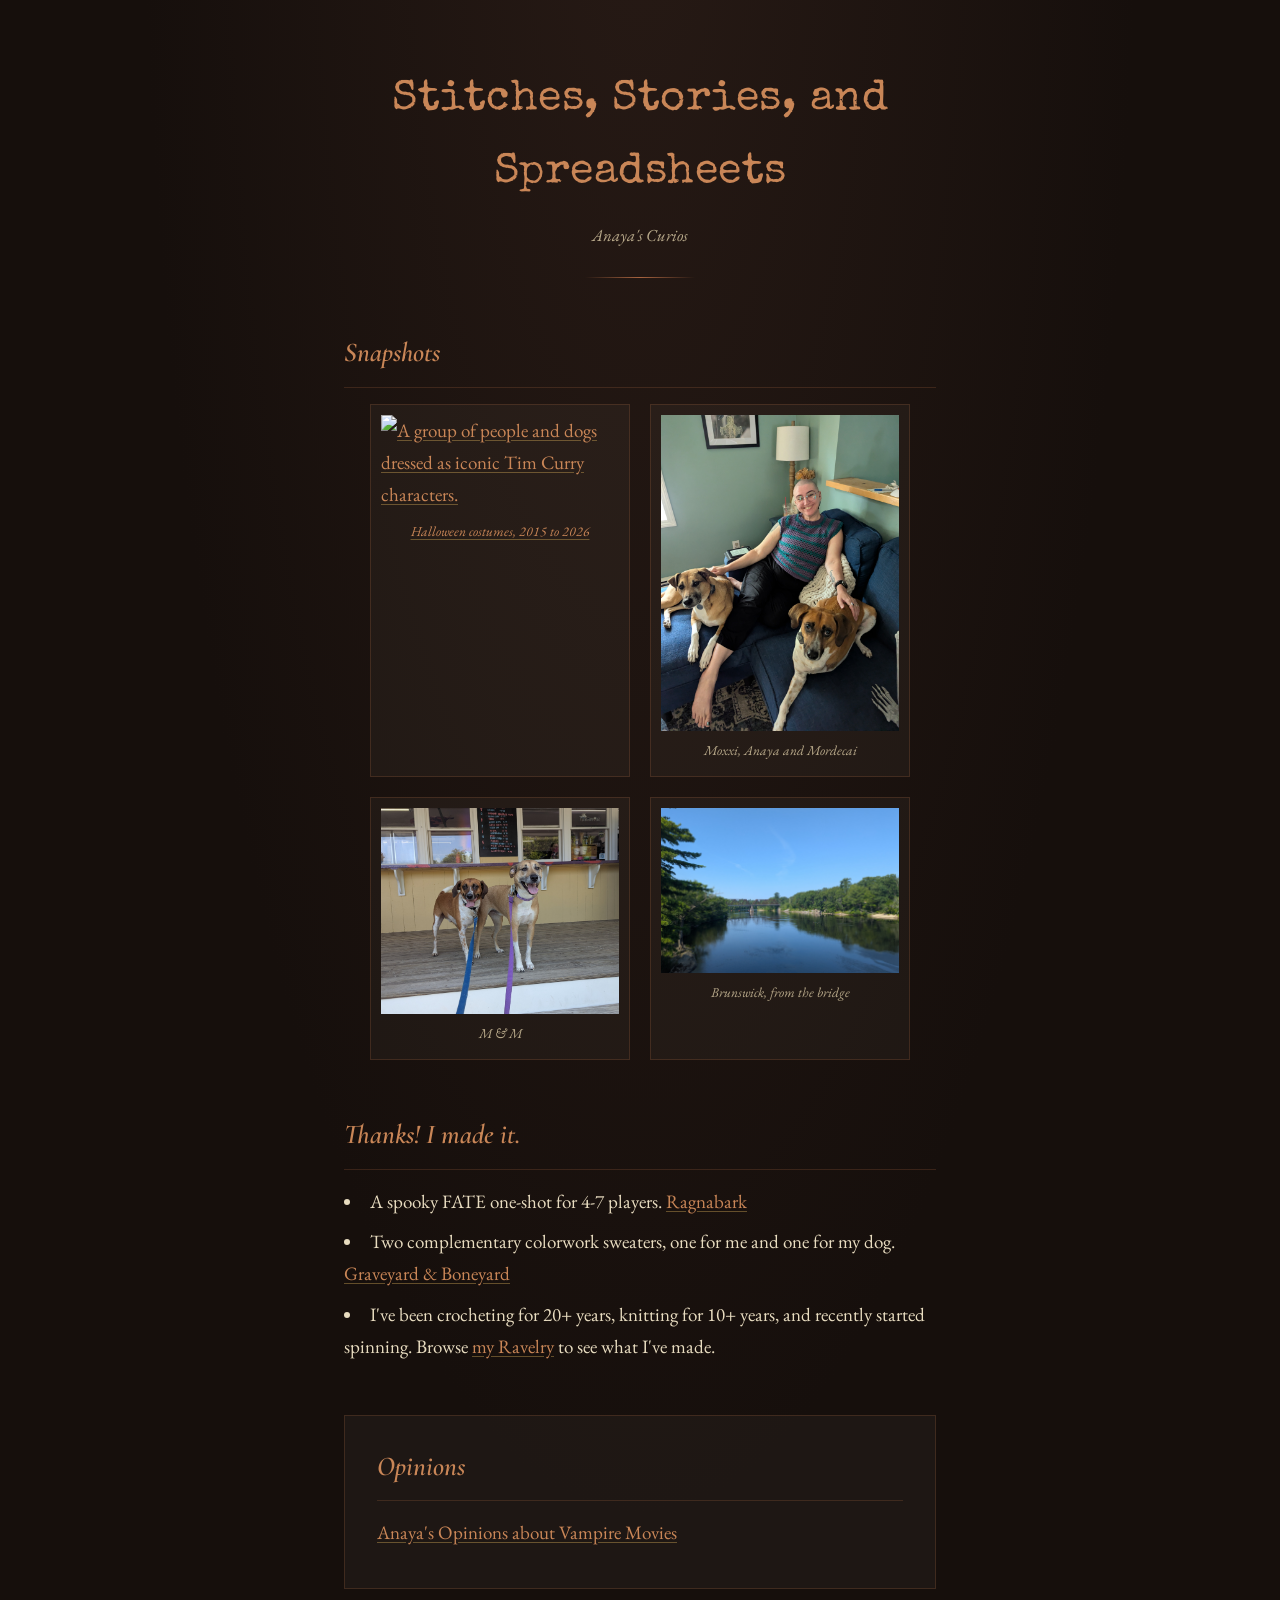
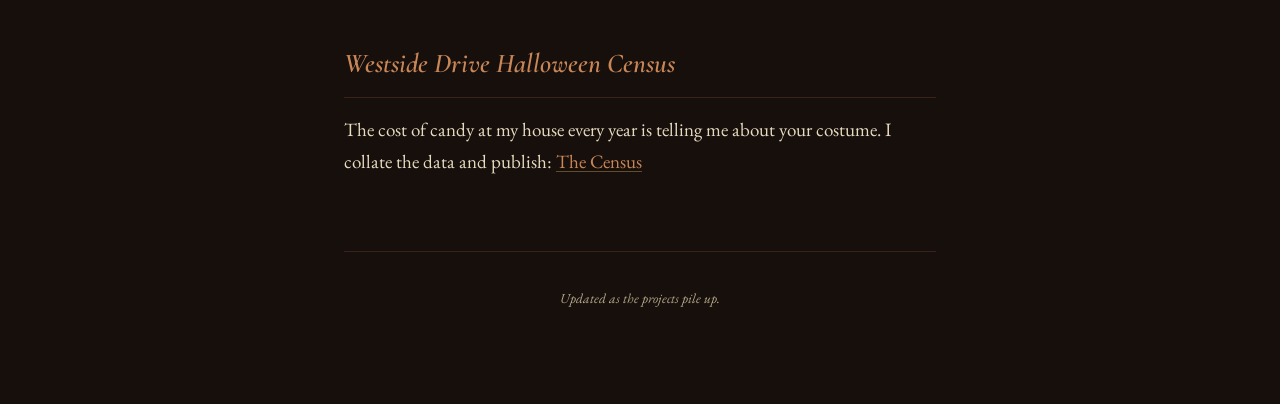
==== commit da63637b: "Add Halloween costumes section with images" ====
--- a/index.html
+++ b/index.html
@@ -150,6 +150,10 @@
       <h2>Snapshots</h2>
       <div class="snapshots">
         <figure>
+          <a href="/halloween/costumes/" tabindex="-1" aria-hidden="true"><img src="/halloween/costumes/images/2026group.jpg" alt="A group of people and dogs dressed as iconic Tim Curry characters."></a>
+          <figcaption><a href="/halloween/costumes/">Halloween costumes, 2015 to 2026</a></figcaption>
+        </figure>
+        <figure>
           <img src="/anayawithpups.jpg" alt="A woman with a shaved head wearing black pants, a crocheted, striped top and multi-colored octogonal glasses reclined on a blue couch between two brown dogs.">
           <figcaption>Moxxi, Anaya and Mordecai</figcaption>
         </figure>
